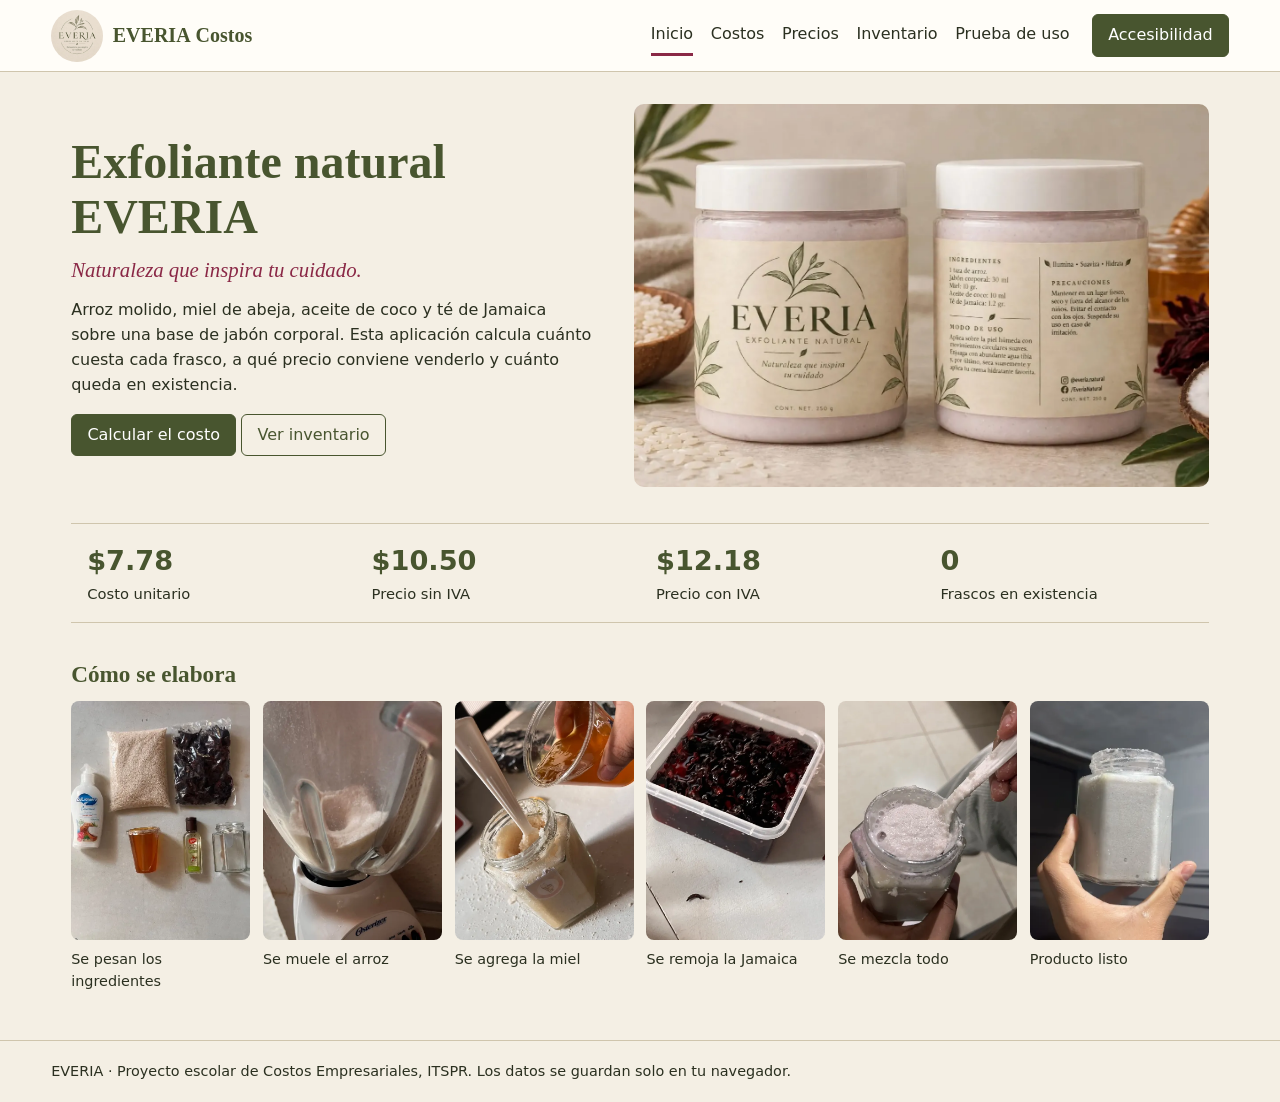
==== index.html @ f7407e35 "EVERIA Costos: costos, precios e inventario Co-Authored-By: Claude Opus 5.5 <noreply@anthropic.com>" ====
<!doctype html>
<html lang="es-MX"><head><meta charset="utf-8"><meta name="viewport" content="width=device-width,initial-scale=1">
<title>EVERIA Costos · Control de costos e inventario</title>
<meta name="description" content="Aplicación para calcular el costo unitario, los precios y el inventario del exfoliante natural EVERIA.">
<link rel="icon" href="img/logo.webp"><link rel="stylesheet" href="style.css"></head><body>
<a class="salto" href="#contenido">Saltar al contenido</a>
<header><a class="marca" href="#inicio"><img src="img/logo.webp" alt="" width="52" height="52"><span><b>EVERIA</b> Costos</span></a>
<nav aria-label="Principal"><a href="#inicio">Inicio</a><a href="#costos">Costos</a><a href="#precios">Precios</a><a href="#inventario">Inventario</a><a href="#prueba">Prueba de uso</a></nav>
<button id="abrirAcc" aria-expanded="false" aria-controls="panelAcc">Accesibilidad</button></header>
<aside id="panelAcc" hidden aria-label="Opciones de accesibilidad">
<h2>Accesibilidad</h2>
<div class="fila"><button data-acc="menos" aria-label="Reducir texto">A−</button><button data-acc="mas" aria-label="Aumentar texto">A+</button></div>
<button data-acc="contraste" aria-pressed="false">Alto contraste</button>
<button data-acc="lectura" aria-pressed="false">Letra más legible</button>
<button data-acc="enlaces" aria-pressed="false">Resaltar enlaces</button>
<button data-acc="grande" aria-pressed="false">Botones grandes</button>
<button data-acc="voz">Leer esta pantalla en voz alta</button>
<button data-acc="limpiar">Restablecer</button>
<p>Con teclado: <kbd>Tab</kbd> avanza, <kbd>Enter</kbd> activa y <kbd>Esc</kbd> cierra este panel.</p></aside>
<main id="contenido" tabindex="-1">
<section id="inicio" class="vista">
 <div class="heroe"><div><h1>Exfoliante natural EVERIA</h1><p class="lema">Naturaleza que inspira tu cuidado.</p>
 <p>Arroz molido, miel de abeja, aceite de coco y té de Jamaica sobre una base de jabón corporal. Esta aplicación calcula cuánto cuesta cada frasco, a qué precio conviene venderlo y cuánto queda en existencia.</p>
 <p><a class="boton" href="#costos">Calcular el costo</a> <a class="boton claro" href="#inventario">Ver inventario</a></p></div>
 <img src="img/prototipo.webp" alt="Dos envases del exfoliante EVERIA, uno de frente y otro por la parte posterior de la etiqueta" width="1298" height="865"></div>
 <div class="cifras" id="resumen" aria-live="polite"></div>
 <h2>Cómo se elabora</h2><div class="pasos">
 <figure><img src="img/p1-ingredientes.webp" alt="Ingredientes sobre una mesa"><figcaption>Se pesan los ingredientes</figcaption></figure>
 <figure><img src="img/p2-molienda.webp" alt="Arroz pulverizado en una licuadora"><figcaption>Se muele el arroz</figcaption></figure>
 <figure><img src="img/p3-miel.webp" alt="Miel vertida sobre la mezcla"><figcaption>Se agrega la miel</figcaption></figure>
 <figure><img src="img/p4-jamaica.webp" alt="Flor de Jamaica en remojo"><figcaption>Se remoja la Jamaica</figcaption></figure>
 <figure><img src="img/p6-mezcla.webp" alt="Mezcla final de color rosado"><figcaption>Se mezcla todo</figcaption></figure>
 <figure><img src="img/p7-listo.webp" alt="Frasco de exfoliante terminado"><figcaption>Producto listo</figcaption></figure></div>
</section>
<section id="costos" class="vista"><h1>Costo de producción</h1><p>Escribe cantidades, precios y características del lote. El resultado cambia al momento.</p>
 <div class="dos"><div>
 <fieldset><legend>Producto</legend><div class="campos" id="fProd"></div></fieldset>
 <fieldset><legend>1. Materia prima directa</legend><div class="desliza"><table id="tMP"></table></div><button data-add="mp">Agregar materia prima</button></fieldset>
 <fieldset><legend>2. Mano de obra directa</legend><div class="desliza"><table id="tMO"></table></div><button data-add="mo">Agregar mano de obra</button></fieldset>
 <fieldset><legend>3. Gastos indirectos de fabricación</legend><div class="desliza"><table id="tGIF"></table></div><button data-add="gif">Agregar gasto indirecto</button></fieldset>
 </div><aside class="res" id="resCosto" aria-live="polite" aria-label="Resultado"></aside></div>
 <p class="acciones"><button id="csv">Descargar hoja de costos (CSV)</button> <button id="imprimir">Imprimir</button> <button id="reset" class="claro">Volver a los datos de ejemplo</button></p>
</section>
<section id="precios" class="vista"><h1>Precio de venta</h1><p>El precio parte del costo unitario, más los gastos de operación por pieza y la rentabilidad que elijas.</p>
 <div class="dos"><fieldset><legend>Condiciones</legend><div class="campos" id="fPre"></div></fieldset><aside class="res" id="resPre" aria-live="polite" aria-label="Precios"></aside></div>
 <h2>Comparación con el precio propuesto</h2><div id="compara"></div></section>
<section id="inventario" class="vista"><h1>Control de inventarios</h1><p>Las compras suman materia prima, la producción la consume y crea frascos, y la venta los descuenta. Se usa costo promedio.</p>
 <div class="tres">
 <form id="fCompra"><fieldset><legend>Registrar compra</legend><label>Materia prima<select name="i"></select></label><label>Cantidad<input name="c" type="number" min="0.01" step="any" required></label><label>Costo total de la compra ($)<input name="t" type="number" min="0" step="any" required></label><button>Guardar compra</button></fieldset></form>
 <form id="fProdu"><fieldset><legend>Registrar producción</legend><label>Número de lotes<input name="n" type="number" min="1" step="1" value="1" required></label><p class="nota" id="notaProd"></p><button>Producir</button></fieldset></form>
 <form id="fVenta"><fieldset><legend>Registrar venta</legend><label>Frascos vendidos<input name="n" type="number" min="1" step="1" value="1" required></label><p class="nota" id="notaVenta"></p><button>Vender</button></fieldset></form></div>
 <p id="aviso" role="status"></p><h2>Existencias</h2><div class="desliza"><table id="tInv"></table></div>
 <h2>Movimientos del producto terminado</h2><div class="desliza"><table id="tKar"></table></div>
 <p class="acciones"><button id="csvInv">Descargar movimientos (CSV)</button> <button id="limpInv" class="claro">Vaciar inventario</button></p></section>
<section id="prueba" class="vista"><h1>Prueba de uso</h1><p>Sigue las tareas, responde y genera tu comprobante. Los datos se quedan en este dispositivo: no se envían a ningún servidor.</p>
 <form id="fPru"><fieldset><legend>Quién prueba la aplicación</legend><div class="campos"><label>Nombre<input name="nombre" required autocomplete="off"></label><label>Carrera<input name="carrera" value="Ing. Industrial" required></label><label>Semestre y grupo<input name="grupo" autocomplete="off"></label></div></fieldset>
 <fieldset><legend>Tareas</legend><label class="chk"><input type="checkbox" name="t1" required> Cambié un precio o una cantidad en Costos y vi el nuevo costo unitario.</label><label class="chk"><input type="checkbox" name="t2" required> Cambié la rentabilidad en Precios y revisé el precio sin IVA y con IVA.</label><label class="chk"><input type="checkbox" name="t3" required> Registré una compra, una producción y una venta en Inventario.</label></fieldset>
 <fieldset><legend>Opinión</legend><div class="campos"><label>Facilidad de uso (1 a 5)<input name="fac" type="number" min="1" max="5" required></label><label>Claridad de los resultados (1 a 5)<input name="cla" type="number" min="1" max="5" required></label></div><label>Comentario<textarea name="com" rows="3"></textarea></label></fieldset>
 <button>Generar comprobante</button></form><div id="comp"></div></section>
</main><footer>EVERIA · Proyecto escolar de Costos Empresariales, ITSPR. Los datos se guardan solo en tu navegador.</footer>
<script src="calc.js"></script><script src="app.js"></script></body></html>
---- style.css ----
:root{--fondo:#f4efe4;--papel:#fffdf8;--tinta:#2b3020;--verde:#48552f;--suave:#e4dcc8;--jam:#8a2846;--linea:#cfc5ad}
*{box-sizing:border-box}[hidden]{display:none!important}body{margin:0;background:var(--fondo);color:var(--tinta);font:1rem/1.55 "Segoe UI",system-ui,sans-serif}
h1,h2,legend,.marca{font-family:"Palatino Linotype",Palatino,Georgia,serif;font-weight:600;line-height:1.15;color:var(--verde)}h1{font-size:2.3rem;margin:.3em 0}h2{font-size:1.45rem;margin:1.6em 0 .6em}h3{font-size:1rem;margin:1.1em 0 .2em}
.salto{position:absolute;left:-999px}.salto:focus{left:8px;top:8px;background:#fff;color:#111;padding:.5em;z-index:9}
header{display:flex;flex-wrap:wrap;gap:.6rem 1.4rem;align-items:center;padding:.6rem 4vw;background:var(--papel);border-bottom:1px solid var(--linea)}
.marca{display:flex;gap:.6rem;align-items:center;text-decoration:none;font-size:1.25rem}.marca img{border-radius:50%}nav{display:flex;flex-wrap:wrap;gap:.2rem 1.1rem;margin-left:auto}nav a{color:var(--tinta);text-decoration:none;padding:.4rem 0;border-bottom:3px solid transparent}nav a[aria-current]{border-color:var(--jam)}
main{max-width:1240px;margin:auto;padding:1rem 4vw 3rem;outline:0}footer{padding:1.2rem 4vw;border-top:1px solid var(--linea);font-size:.9rem}
button,.boton{font:inherit;background:var(--verde);color:#fff;border:1px solid var(--verde);border-radius:6px;padding:.5rem .95rem;cursor:pointer;text-decoration:none;display:inline-block}.claro,button.claro{background:transparent;color:var(--verde)}button:hover,.boton:hover{filter:brightness(1.12)}:focus-visible{outline:3px solid var(--jam);outline-offset:2px}
#panelAcc{position:absolute;right:4vw;z-index:5;width:270px;background:var(--papel);border:1px solid var(--linea);border-radius:8px;padding:1rem;display:grid;gap:.5rem;box-shadow:0 8px 24px #0003}#panelAcc h2{margin:0}#panelAcc p{font-size:.85rem;margin:0}.fila{display:flex;gap:.5rem}.fila button{flex:1}button[aria-pressed=true]{background:var(--jam);border-color:var(--jam)}
.heroe{display:grid;grid-template-columns:1fr 1.1fr;gap:2.5rem;align-items:center;padding:1rem 0}.heroe img{width:100%;height:auto;border-radius:10px}.heroe h1{font-size:3rem}.lema{font:italic 1.3rem Georgia,serif;color:var(--jam);margin:0}
.cifras{display:grid;grid-template-columns:repeat(4,1fr);border-block:1px solid var(--linea);margin:1.2rem 0}.cifras div{padding:1rem}.cifras b{display:block;font-size:1.7rem;color:var(--verde)}.cifras span{font-size:.92rem}
.pasos{display:grid;grid-template-columns:repeat(6,1fr);gap:.8rem}.pasos figure{margin:0}.pasos img{width:100%;aspect-ratio:3/4;object-fit:cover;border-radius:8px}.pasos figcaption{font-size:.9rem}
.dos{display:grid;grid-template-columns:minmax(0,1fr) 300px;gap:1.4rem;align-items:start}.tres{display:grid;grid-template-columns:repeat(3,1fr);gap:1rem}.tres fieldset{height:100%}
fieldset{border:1px solid var(--linea);background:var(--papel);border-radius:8px;padding:.9rem 1rem;margin:0 0 1rem;min-width:0}legend{font-size:1.1rem;padding:0 .4rem}
label{display:block;font-size:.92rem;margin-bottom:.6rem}input,select,textarea{font:inherit;width:100%;padding:.4rem .5rem;border:1px solid #8b8468;border-radius:5px;background:#fff;color:#222}.chk input{width:auto;margin-right:.5rem}.campos{display:grid;grid-template-columns:repeat(auto-fit,minmax(180px,1fr));gap:.2rem 1rem}
table{border-collapse:collapse;width:100%;background:var(--papel);margin-bottom:.7rem}th{text-align:left;font-size:.82rem;font-weight:600;background:var(--suave);vertical-align:bottom}th,td{padding:.35rem .45rem;border-bottom:1px solid var(--linea)}td input{min-width:64px}td:first-child input{min-width:170px}.n{text-align:right;white-space:nowrap;font-variant-numeric:tabular-nums}.tot td{font-weight:600;background:var(--suave)}.desliza{overflow-x:auto}.x{padding:.1rem .5rem;background:transparent;color:var(--jam);border-color:var(--linea)}
.res{background:var(--papel);border:1px solid var(--linea);border-radius:8px;padding:1rem 1.1rem;position:sticky;top:1rem}.res h2{margin:0 0 .5rem}.lin{display:flex;justify-content:space-between;gap:1rem;padding:.25rem 0;border-bottom:1px solid var(--suave)}.lin.gran b{font-size:1.5rem;color:var(--jam)}.lin.gran{align-items:baseline}.lin i{display:inline-block;width:10px;height:10px;margin-right:.45rem}.barra{display:flex;height:14px;margin:.7rem 0;gap:2px}.barra i:nth-child(1),.m1{background:var(--verde)}.barra i:nth-child(2),.m2{background:#b98a2f}.barra i:nth-child(3),.m3{background:var(--jam)}
.mal{color:#a3162f}.ok{color:#2c6321}#aviso{min-height:1.5em;font-weight:600}.nota{font-size:.9rem}.comp{display:flex;gap:1.2rem;background:var(--papel);border:2px solid var(--verde);border-radius:8px;padding:1.2rem;margin:1.4rem 0}.comp h2{margin:0}.comp img{align-self:start;border-radius:50%}
body.contraste{--fondo:#000;--papel:#000;--tinta:#fff;--verde:#ffe14d;--suave:#222;--jam:#6ff;--linea:#fff}body.contraste button,body.contraste .boton{color:#000}body.contraste .claro,body.contraste button.x,body.contraste button.claro{color:#ffe14d}body.contraste .mal{color:#ff9aa8}body.contraste .ok{color:#8f8}
body.lectura,body.lectura h1,body.lectura h2,body.lectura legend{font-family:Verdana,Tahoma,sans-serif;letter-spacing:.04em;word-spacing:.12em;line-height:1.8}body.enlaces a{text-decoration:underline!important;text-decoration-thickness:2px!important;background:#ffec8a;color:#111!important}body.grande button,body.grande .boton,body.grande input,body.grande select{padding:.85rem 1.2rem}
@media(max-width:900px){.heroe,.dos,.tres{grid-template-columns:minmax(0,1fr)}.res{position:static}.cifras{grid-template-columns:1fr 1fr}.pasos{grid-template-columns:repeat(2,1fr)}.heroe h1{font-size:2.2rem}nav{margin:0}#panelAcc{left:4vw;right:4vw;width:auto}}
@media print{header,footer,#panelAcc,button,.boton,nav{display:none!important}body{background:#fff}}
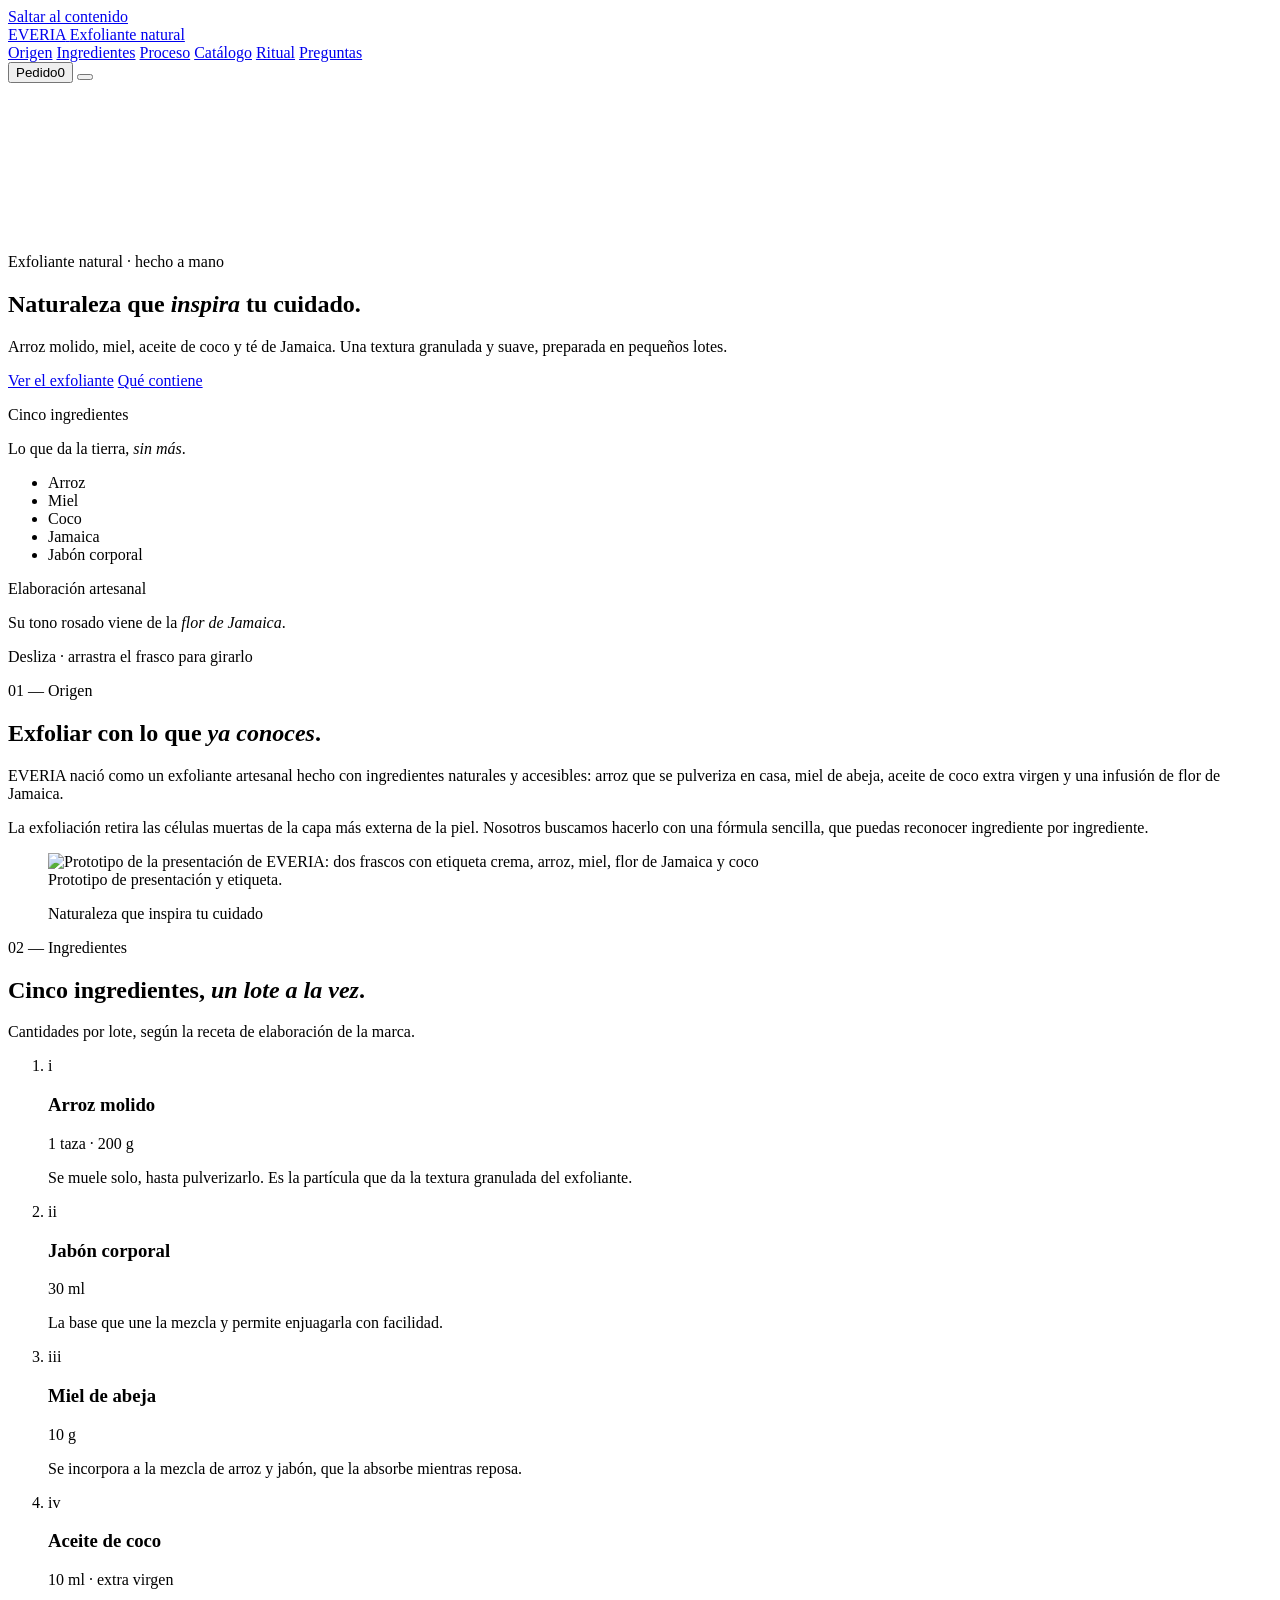
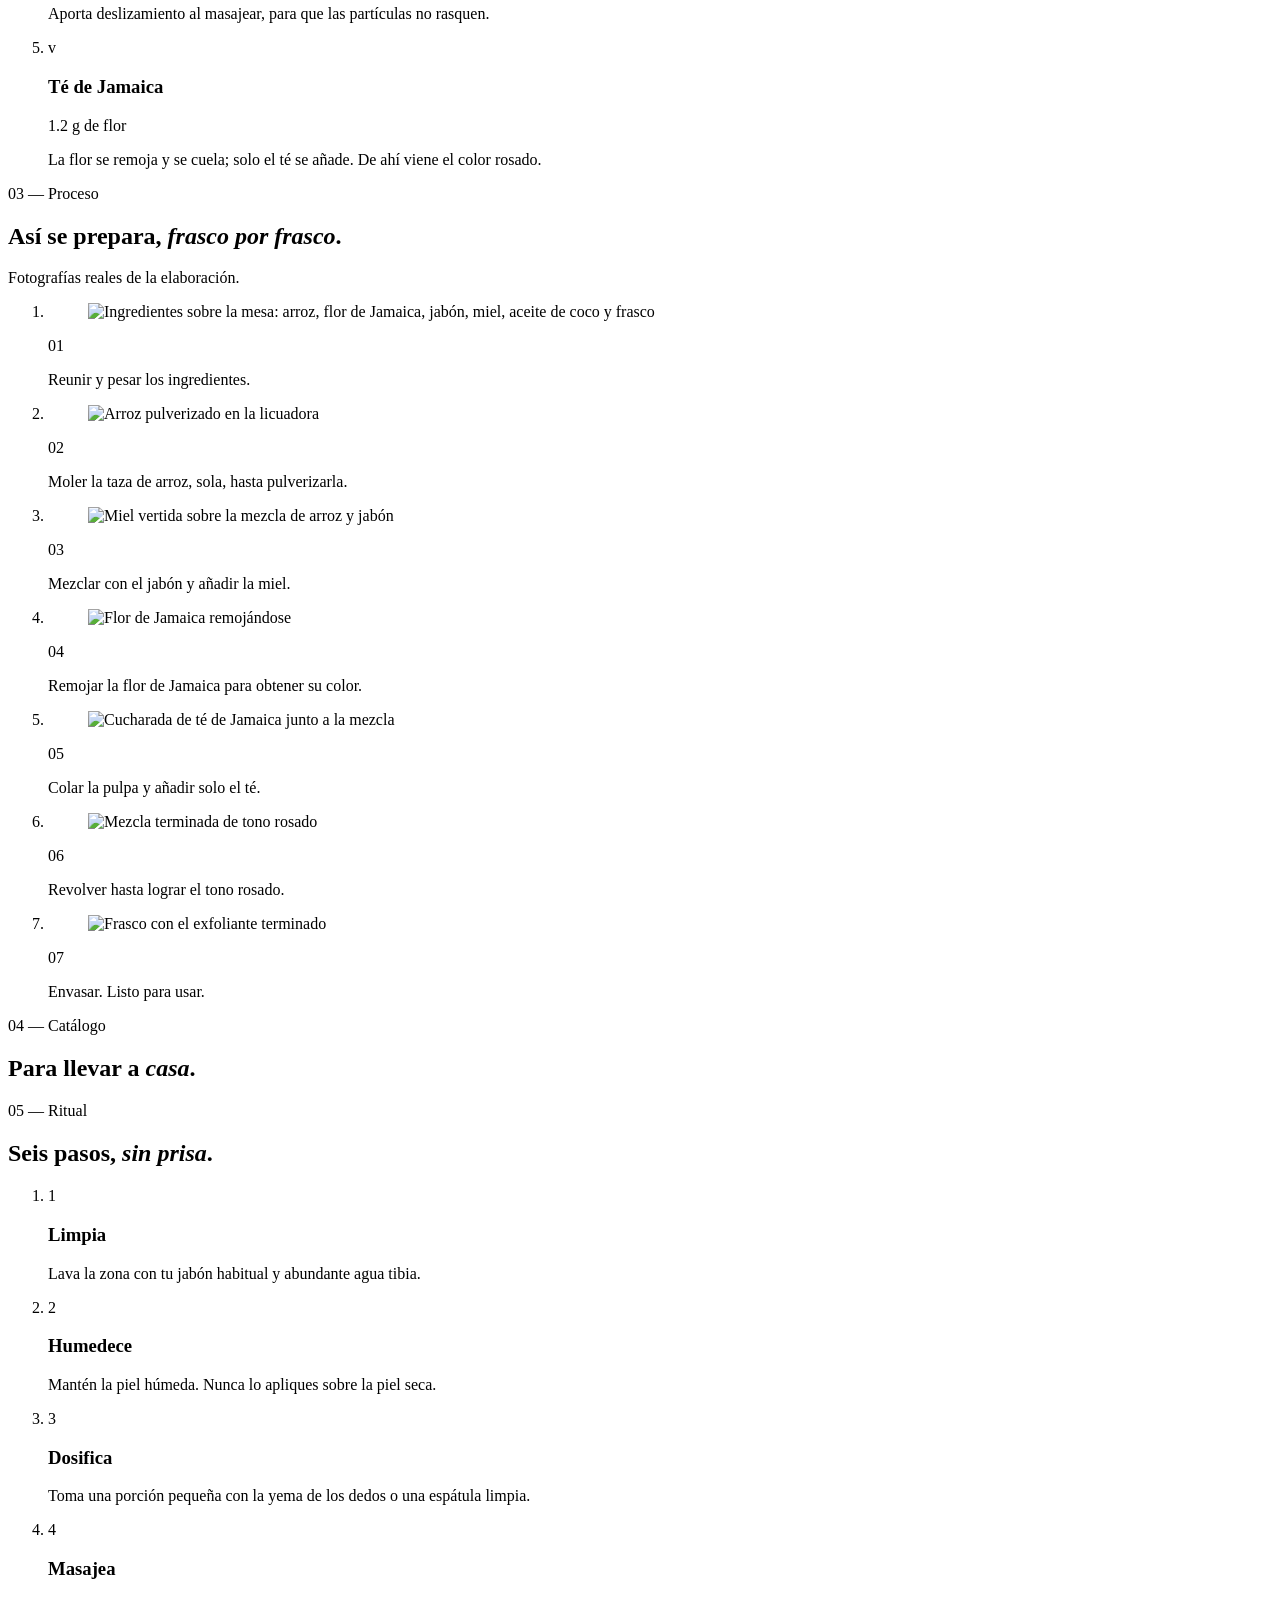
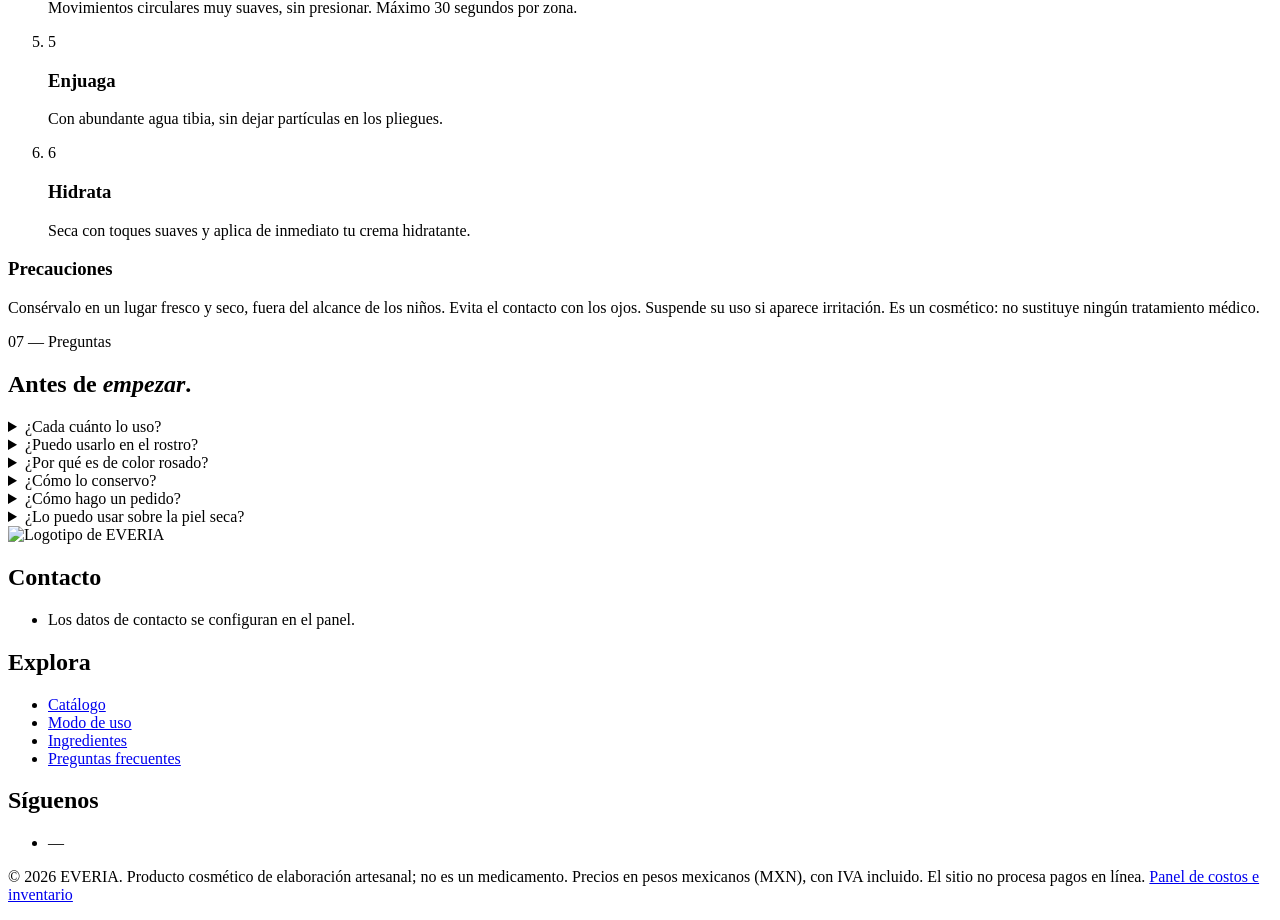
==== commit 4afa2dd2: "Publicar el sistema EVERIA (sitio y panel) Co-Authored-By: Claude Opus 5.5 <noreply@anthropic.com>" ====
--- a/index.html
+++ b/index.html
@@ -1,61 +1,252 @@
-<!doctype html>
-<html lang="es-MX"><head><meta charset="utf-8"><meta name="viewport" content="width=device-width,initial-scale=1">
-<title>EVERIA Costos · Control de costos e inventario</title>
-<meta name="description" content="Aplicación para calcular el costo unitario, los precios y el inventario del exfoliante natural EVERIA.">
-<link rel="icon" href="img/logo.webp"><link rel="stylesheet" href="style.css"></head><body>
-<a class="salto" href="#contenido">Saltar al contenido</a>
-<header><a class="marca" href="#inicio"><img src="img/logo.webp" alt="" width="52" height="52"><span><b>EVERIA</b> Costos</span></a>
-<nav aria-label="Principal"><a href="#inicio">Inicio</a><a href="#costos">Costos</a><a href="#precios">Precios</a><a href="#inventario">Inventario</a><a href="#prueba">Prueba de uso</a></nav>
-<button id="abrirAcc" aria-expanded="false" aria-controls="panelAcc">Accesibilidad</button></header>
-<aside id="panelAcc" hidden aria-label="Opciones de accesibilidad">
-<h2>Accesibilidad</h2>
-<div class="fila"><button data-acc="menos" aria-label="Reducir texto">A−</button><button data-acc="mas" aria-label="Aumentar texto">A+</button></div>
-<button data-acc="contraste" aria-pressed="false">Alto contraste</button>
-<button data-acc="lectura" aria-pressed="false">Letra más legible</button>
-<button data-acc="enlaces" aria-pressed="false">Resaltar enlaces</button>
-<button data-acc="grande" aria-pressed="false">Botones grandes</button>
-<button data-acc="voz">Leer esta pantalla en voz alta</button>
-<button data-acc="limpiar">Restablecer</button>
-<p>Con teclado: <kbd>Tab</kbd> avanza, <kbd>Enter</kbd> activa y <kbd>Esc</kbd> cierra este panel.</p></aside>
-<main id="contenido" tabindex="-1">
-<section id="inicio" class="vista">
- <div class="heroe"><div><h1>Exfoliante natural EVERIA</h1><p class="lema">Naturaleza que inspira tu cuidado.</p>
- <p>Arroz molido, miel de abeja, aceite de coco y té de Jamaica sobre una base de jabón corporal. Esta aplicación calcula cuánto cuesta cada frasco, a qué precio conviene venderlo y cuánto queda en existencia.</p>
- <p><a class="boton" href="#costos">Calcular el costo</a> <a class="boton claro" href="#inventario">Ver inventario</a></p></div>
- <img src="img/prototipo.webp" alt="Dos envases del exfoliante EVERIA, uno de frente y otro por la parte posterior de la etiqueta" width="1298" height="865"></div>
- <div class="cifras" id="resumen" aria-live="polite"></div>
- <h2>Cómo se elabora</h2><div class="pasos">
- <figure><img src="img/p1-ingredientes.webp" alt="Ingredientes sobre una mesa"><figcaption>Se pesan los ingredientes</figcaption></figure>
- <figure><img src="img/p2-molienda.webp" alt="Arroz pulverizado en una licuadora"><figcaption>Se muele el arroz</figcaption></figure>
- <figure><img src="img/p3-miel.webp" alt="Miel vertida sobre la mezcla"><figcaption>Se agrega la miel</figcaption></figure>
- <figure><img src="img/p4-jamaica.webp" alt="Flor de Jamaica en remojo"><figcaption>Se remoja la Jamaica</figcaption></figure>
- <figure><img src="img/p6-mezcla.webp" alt="Mezcla final de color rosado"><figcaption>Se mezcla todo</figcaption></figure>
- <figure><img src="img/p7-listo.webp" alt="Frasco de exfoliante terminado"><figcaption>Producto listo</figcaption></figure></div>
-</section>
-<section id="costos" class="vista"><h1>Costo de producción</h1><p>Escribe cantidades, precios y características del lote. El resultado cambia al momento.</p>
- <div class="dos"><div>
- <fieldset><legend>Producto</legend><div class="campos" id="fProd"></div></fieldset>
- <fieldset><legend>1. Materia prima directa</legend><div class="desliza"><table id="tMP"></table></div><button data-add="mp">Agregar materia prima</button></fieldset>
- <fieldset><legend>2. Mano de obra directa</legend><div class="desliza"><table id="tMO"></table></div><button data-add="mo">Agregar mano de obra</button></fieldset>
- <fieldset><legend>3. Gastos indirectos de fabricación</legend><div class="desliza"><table id="tGIF"></table></div><button data-add="gif">Agregar gasto indirecto</button></fieldset>
- </div><aside class="res" id="resCosto" aria-live="polite" aria-label="Resultado"></aside></div>
- <p class="acciones"><button id="csv">Descargar hoja de costos (CSV)</button> <button id="imprimir">Imprimir</button> <button id="reset" class="claro">Volver a los datos de ejemplo</button></p>
-</section>
-<section id="precios" class="vista"><h1>Precio de venta</h1><p>El precio parte del costo unitario, más los gastos de operación por pieza y la rentabilidad que elijas.</p>
- <div class="dos"><fieldset><legend>Condiciones</legend><div class="campos" id="fPre"></div></fieldset><aside class="res" id="resPre" aria-live="polite" aria-label="Precios"></aside></div>
- <h2>Comparación con el precio propuesto</h2><div id="compara"></div></section>
-<section id="inventario" class="vista"><h1>Control de inventarios</h1><p>Las compras suman materia prima, la producción la consume y crea frascos, y la venta los descuenta. Se usa costo promedio.</p>
- <div class="tres">
- <form id="fCompra"><fieldset><legend>Registrar compra</legend><label>Materia prima<select name="i"></select></label><label>Cantidad<input name="c" type="number" min="0.01" step="any" required></label><label>Costo total de la compra ($)<input name="t" type="number" min="0" step="any" required></label><button>Guardar compra</button></fieldset></form>
- <form id="fProdu"><fieldset><legend>Registrar producción</legend><label>Número de lotes<input name="n" type="number" min="1" step="1" value="1" required></label><p class="nota" id="notaProd"></p><button>Producir</button></fieldset></form>
- <form id="fVenta"><fieldset><legend>Registrar venta</legend><label>Frascos vendidos<input name="n" type="number" min="1" step="1" value="1" required></label><p class="nota" id="notaVenta"></p><button>Vender</button></fieldset></form></div>
- <p id="aviso" role="status"></p><h2>Existencias</h2><div class="desliza"><table id="tInv"></table></div>
- <h2>Movimientos del producto terminado</h2><div class="desliza"><table id="tKar"></table></div>
- <p class="acciones"><button id="csvInv">Descargar movimientos (CSV)</button> <button id="limpInv" class="claro">Vaciar inventario</button></p></section>
-<section id="prueba" class="vista"><h1>Prueba de uso</h1><p>Sigue las tareas, responde y genera tu comprobante. Los datos se quedan en este dispositivo: no se envían a ningún servidor.</p>
- <form id="fPru"><fieldset><legend>Quién prueba la aplicación</legend><div class="campos"><label>Nombre<input name="nombre" required autocomplete="off"></label><label>Carrera<input name="carrera" value="Ing. Industrial" required></label><label>Semestre y grupo<input name="grupo" autocomplete="off"></label></div></fieldset>
- <fieldset><legend>Tareas</legend><label class="chk"><input type="checkbox" name="t1" required> Cambié un precio o una cantidad en Costos y vi el nuevo costo unitario.</label><label class="chk"><input type="checkbox" name="t2" required> Cambié la rentabilidad en Precios y revisé el precio sin IVA y con IVA.</label><label class="chk"><input type="checkbox" name="t3" required> Registré una compra, una producción y una venta en Inventario.</label></fieldset>
- <fieldset><legend>Opinión</legend><div class="campos"><label>Facilidad de uso (1 a 5)<input name="fac" type="number" min="1" max="5" required></label><label>Claridad de los resultados (1 a 5)<input name="cla" type="number" min="1" max="5" required></label></div><label>Comentario<textarea name="com" rows="3"></textarea></label></fieldset>
- <button>Generar comprobante</button></form><div id="comp"></div></section>
-</main><footer>EVERIA · Proyecto escolar de Costos Empresariales, ITSPR. Los datos se guardan solo en tu navegador.</footer>
-<script src="calc.js"></script><script src="app.js"></script></body></html>
+<!DOCTYPE html>
+<html lang="es-MX">
+<head>
+<meta charset="utf-8">
+<meta name="viewport" content="width=device-width, initial-scale=1, viewport-fit=cover">
+<title>EVERIA · Exfoliante natural</title>
+<meta name="description" content="EVERIA, exfoliante natural elaborado a mano con arroz molido, miel, aceite de coco y té de Jamaica. Naturaleza que inspira tu cuidado.">
+<meta name="theme-color" content="#ece3d3">
+<link rel="icon" href="/everia-costos/sitio/marca/logo.webp">
+<link rel="stylesheet" href="/everia-costos/sitio/estilo.css">
+<script defer src="/everia-costos/sitio/acc.js"></script>
+  <script type="module" src="/everia-costos/boot.js?m=/everia-costos/sitio/index-DSkNP6WZ.js"></script>
+</head>
+<body id="sitio" class="cargando">
+<a class="saltar" href="#contenido">Saltar al contenido</a>
+
+<header class="barra" id="barra">
+  <a class="marca" href="#inicio" aria-label="Inicio">
+    <span class="marca-nombre" data-marca="nombre">EVERIA</span>
+    <span class="marca-sub">Exfoliante natural</span>
+  </a>
+  <nav class="nav" id="nav" aria-label="Secciones">
+    <a href="#origen">Origen</a>
+    <a href="#ingredientes">Ingredientes</a>
+    <a href="#proceso">Proceso</a>
+    <a href="#catalogo">Catálogo</a>
+    <a href="#ritual">Ritual</a>
+    <a href="#menus" data-solo-menus hidden>Menús</a>
+    <a href="#preguntas">Preguntas</a>
+  </nav>
+  <div class="barra-acciones">
+    <button class="btn-pedido" id="abrir-pedido" type="button" aria-haspopup="dialog">
+      <span>Pedido</span><span class="contador" id="contador" aria-live="polite">0</span>
+    </button>
+    <button class="btn-menu" id="btn-menu" type="button" aria-expanded="false" aria-controls="nav" aria-label="Abrir menú">
+      <span></span><span></span>
+    </button>
+  </div>
+</header>
+
+<main id="contenido">
+  <!-- HÉROE: escena 3D fijada mientras se desplaza -->
+  <section class="heroe" id="inicio" aria-labelledby="titulo-heroe">
+    <div class="heroe-fijo">
+      <div class="heroe-fondo" aria-hidden="true"></div>
+      <canvas class="escena" id="escena" aria-hidden="true"></canvas>
+      <figure class="heroe-respaldo" id="heroe-respaldo" hidden>
+        <img src="/everia-costos/sitio/marca/prototipo-frasco.webp" alt="Frasco del exfoliante EVERIA con su etiqueta" width="540" height="710">
+      </figure>
+      <div class="heroe-textos">
+        <div class="fase fase-1 activa">
+          <p class="sobre">Exfoliante natural · hecho a mano</p>
+          <h1 id="titulo-heroe">Naturaleza que <em>inspira</em> tu cuidado.</h1>
+          <p class="entradilla">Arroz molido, miel, aceite de coco y té de Jamaica. Una textura granulada y suave, preparada en pequeños lotes.</p>
+          <div class="acciones">
+            <a class="btn btn-solido" href="#catalogo">Ver el exfoliante</a>
+            <a class="btn btn-linea" href="#ingredientes">Qué contiene</a>
+          </div>
+        </div>
+        <div class="fase fase-2" aria-hidden="true">
+          <p class="sobre">Cinco ingredientes</p>
+          <p class="frase">Lo que da la tierra, <em>sin más</em>.</p>
+          <ul class="chips"><li>Arroz</li><li>Miel</li><li>Coco</li><li>Jamaica</li><li>Jabón corporal</li></ul>
+        </div>
+        <div class="fase fase-3" aria-hidden="true">
+          <p class="sobre">Elaboración artesanal</p>
+          <p class="frase">Su tono rosado viene de la <em>flor de Jamaica</em>.</p>
+        </div>
+      </div>
+      <p class="pista" id="pista" aria-hidden="true"><span></span>Desliza · arrastra el frasco para girarlo</p>
+    </div>
+  </section>
+
+  <!-- ORIGEN -->
+  <section class="origen" id="origen" aria-labelledby="t-origen">
+    <div class="origen-texto">
+      <p class="sobre revelar">01 — Origen</p>
+      <h2 id="t-origen" class="revelar">Exfoliar con lo que <em>ya conoces</em>.</h2>
+      <p class="revelar">EVERIA nació como un exfoliante artesanal hecho con ingredientes naturales y accesibles: arroz que se pulveriza en casa, miel de abeja, aceite de coco extra virgen y una infusión de flor de Jamaica.</p>
+      <p class="revelar">La exfoliación retira las células muertas de la capa más externa de la piel. Nosotros buscamos hacerlo con una fórmula sencilla, que puedas reconocer ingrediente por ingrediente.</p>
+    </div>
+    <figure class="origen-foto revelar" data-paralaje="0.08">
+      <img src="/everia-costos/sitio/marca/prototipo.webp" alt="Prototipo de la presentación de EVERIA: dos frascos con etiqueta crema, arroz, miel, flor de Jamaica y coco" width="1298" height="865" loading="lazy" decoding="async">
+      <figcaption>Prototipo de presentación y etiqueta.</figcaption>
+    </figure>
+    <blockquote class="lema revelar"><span data-marca="lema">Naturaleza que inspira tu cuidado</span></blockquote>
+  </section>
+
+  <!-- INGREDIENTES -->
+  <section class="ingredientes" id="ingredientes" aria-labelledby="t-ingr">
+    <header class="cabecera">
+      <p class="sobre revelar">02 — Ingredientes</p>
+      <h2 id="t-ingr" class="revelar">Cinco ingredientes, <em>un lote a la vez</em>.</h2>
+      <p class="revelar nota">Cantidades por lote, según la receta de elaboración de la marca.</p>
+    </header>
+    <ol class="ingr-lista">
+      <li class="ingr revelar" style="--tono:#efe8da">
+        <span class="ingr-num">i</span><span class="ingr-ico ico-arroz" aria-hidden="true"></span>
+        <h3>Arroz molido</h3><p class="cant">1 taza · 200 g</p>
+        <p>Se muele solo, hasta pulverizarlo. Es la partícula que da la textura granulada del exfoliante.</p>
+      </li>
+      <li class="ingr revelar" style="--tono:#e9e4ec">
+        <span class="ingr-num">ii</span><span class="ingr-ico ico-jabon" aria-hidden="true"></span>
+        <h3>Jabón corporal</h3><p class="cant">30 ml</p>
+        <p>La base que une la mezcla y permite enjuagarla con facilidad.</p>
+      </li>
+      <li class="ingr revelar" style="--tono:#f2e5c8">
+        <span class="ingr-num">iii</span><span class="ingr-ico ico-miel" aria-hidden="true"></span>
+        <h3>Miel de abeja</h3><p class="cant">10 g</p>
+        <p>Se incorpora a la mezcla de arroz y jabón, que la absorbe mientras reposa.</p>
+      </li>
+      <li class="ingr revelar" style="--tono:#eef0e6">
+        <span class="ingr-num">iv</span><span class="ingr-ico ico-coco" aria-hidden="true"></span>
+        <h3>Aceite de coco</h3><p class="cant">10 ml · extra virgen</p>
+        <p>Aporta deslizamiento al masajear, para que las partículas no rasquen.</p>
+      </li>
+      <li class="ingr revelar" style="--tono:#f1dde3">
+        <span class="ingr-num">v</span><span class="ingr-ico ico-jamaica" aria-hidden="true"></span>
+        <h3>Té de Jamaica</h3><p class="cant">1.2 g de flor</p>
+        <p>La flor se remoja y se cuela; solo el té se añade. De ahí viene el color rosado.</p>
+      </li>
+    </ol>
+  </section>
+
+  <!-- PROCESO (desplazamiento horizontal) -->
+  <section class="proceso" id="proceso" aria-labelledby="t-proc">
+    <div class="proceso-fijo">
+      <header class="cabecera">
+        <p class="sobre">03 — Proceso</p>
+        <h2 id="t-proc">Así se prepara, <em>frasco por frasco</em>.</h2>
+        <p class="nota">Fotografías reales de la elaboración.</p>
+      </header>
+      <div class="pista-h" id="pista-h" tabindex="0" aria-label="Pasos de elaboración (desplazable)">
+        <ol class="pasos-h" id="pasos-h">
+          <li><figure><img src="/everia-costos/sitio/marca/p1-ingredientes.webp" alt="Ingredientes sobre la mesa: arroz, flor de Jamaica, jabón, miel, aceite de coco y frasco" loading="lazy" decoding="async" width="473" height="677"></figure><span>01</span><p>Reunir y pesar los ingredientes.</p></li>
+          <li><figure><img src="/everia-costos/sitio/marca/p2-molienda.webp" alt="Arroz pulverizado en la licuadora" loading="lazy" decoding="async" width="600" height="800"></figure><span>02</span><p>Moler la taza de arroz, sola, hasta pulverizarla.</p></li>
+          <li><figure><img src="/everia-costos/sitio/marca/p3-miel.webp" alt="Miel vertida sobre la mezcla de arroz y jabón" loading="lazy" decoding="async" width="650" height="867"></figure><span>03</span><p>Mezclar con el jabón y añadir la miel.</p></li>
+          <li><figure><img src="/everia-costos/sitio/marca/p4-jamaica.webp" alt="Flor de Jamaica remojándose" loading="lazy" decoding="async" width="650" height="867"></figure><span>04</span><p>Remojar la flor de Jamaica para obtener su color.</p></li>
+          <li><figure><img src="/everia-costos/sitio/marca/p5-infusion.webp" alt="Cucharada de té de Jamaica junto a la mezcla" loading="lazy" decoding="async" width="720" height="540"></figure><span>05</span><p>Colar la pulpa y añadir solo el té.</p></li>
+          <li><figure><img src="/everia-costos/sitio/marca/p6-mezcla.webp" alt="Mezcla terminada de tono rosado" loading="lazy" decoding="async" width="650" height="867"></figure><span>06</span><p>Revolver hasta lograr el tono rosado.</p></li>
+          <li><figure><img src="/everia-costos/sitio/marca/p7-listo.webp" alt="Frasco con el exfoliante terminado" loading="lazy" decoding="async" width="488" height="867"></figure><span>07</span><p>Envasar. Listo para usar.</p></li>
+        </ol>
+      </div>
+      <div class="progreso-h" aria-hidden="true"><span id="barra-h"></span></div>
+    </div>
+  </section>
+
+  <!-- CATÁLOGO (datos del sistema) -->
+  <section class="catalogo" id="catalogo" aria-labelledby="t-cat">
+    <header class="cabecera">
+      <p class="sobre revelar">04 — Catálogo</p>
+      <h2 id="t-cat" class="revelar">Para llevar a <em>casa</em>.</h2>
+    </header>
+    <div class="cat-controles" id="cat-controles" hidden>
+      <label class="buscar"><span class="vh">Buscar productos</span>
+        <input type="search" id="buscar" placeholder="Buscar por nombre o ingrediente" autocomplete="off" maxlength="60">
+      </label>
+      <div class="filtros" id="filtros" role="group" aria-label="Categorías"></div>
+    </div>
+    <div class="cat-estado" id="cat-estado" role="status" aria-live="polite">
+      <div class="esqueleto"></div><div class="esqueleto"></div><div class="esqueleto"></div>
+    </div>
+    <div class="cat-rejilla" id="cat-rejilla"></div>
+  </section>
+
+  <!-- RITUAL -->
+  <section class="ritual" id="ritual" aria-labelledby="t-rit">
+    <header class="cabecera">
+      <p class="sobre revelar">05 — Ritual</p>
+      <h2 id="t-rit" class="revelar">Seis pasos, <em>sin prisa</em>.</h2>
+    </header>
+    <ol class="ritual-pasos">
+      <li class="revelar"><span>1</span><h3>Limpia</h3><p>Lava la zona con tu jabón habitual y abundante agua tibia.</p></li>
+      <li class="revelar"><span>2</span><h3>Humedece</h3><p>Mantén la piel húmeda. Nunca lo apliques sobre la piel seca.</p></li>
+      <li class="revelar"><span>3</span><h3>Dosifica</h3><p>Toma una porción pequeña con la yema de los dedos o una espátula limpia.</p></li>
+      <li class="revelar"><span>4</span><h3>Masajea</h3><p>Movimientos circulares muy suaves, sin presionar. Máximo 30 segundos por zona.</p></li>
+      <li class="revelar"><span>5</span><h3>Enjuaga</h3><p>Con abundante agua tibia, sin dejar partículas en los pliegues.</p></li>
+      <li class="revelar"><span>6</span><h3>Hidrata</h3><p>Seca con toques suaves y aplica de inmediato tu crema hidratante.</p></li>
+    </ol>
+    <aside class="precauciones revelar" aria-labelledby="t-prec">
+      <h3 id="t-prec">Precauciones</h3>
+      <p>Consérvalo en un lugar fresco y seco, fuera del alcance de los niños. Evita el contacto con los ojos. Suspende su uso si aparece irritación. Es un cosmético: no sustituye ningún tratamiento médico.</p>
+    </aside>
+  </section>
+
+  <!-- MENÚS (publicados desde MenuCraft; la sección aparece sola cuando hay alguno) -->
+  <section class="menus" id="menus" aria-labelledby="t-menus" hidden>
+    <header class="cabecera">
+      <p class="sobre revelar">06 — Menús</p>
+      <h2 id="t-menus" class="revelar">Nuestros <em>menús</em> interactivos.</h2>
+      <p class="nota revelar">Toca cualquier producto marcado para ver su detalle.</p>
+    </header>
+    <div class="menus-rejilla" id="menus-rejilla"></div>
+  </section>
+
+  <!-- PREGUNTAS -->
+  <section class="preguntas" id="preguntas" aria-labelledby="t-faq">
+    <header class="cabecera">
+      <p class="sobre revelar">07 — Preguntas</p>
+      <h2 id="t-faq" class="revelar">Antes de <em>empezar</em>.</h2>
+    </header>
+    <div class="faq">
+      <details class="revelar"><summary>¿Cada cuánto lo uso?</summary><p>Como guía general, una o dos veces por semana. Si tu piel es sensible, espacia más las aplicaciones; si notas enrojecimiento o ardor, suspende su uso.</p></details>
+      <details class="revelar"><summary>¿Puedo usarlo en el rostro?</summary><p>Sí, con una porción muy pequeña y movimientos muy suaves. Evita el contorno de ojos, los labios y la piel irritada o con heridas.</p></details>
+      <details class="revelar"><summary>¿Por qué es de color rosado?</summary><p>Por el té de flor de Jamaica que se añade a la mezcla. No lleva colorantes añadidos.</p></details>
+      <details class="revelar"><summary>¿Cómo lo conservo?</summary><p>Bien cerrado, en un lugar fresco y seco, y fuera del alcance de los niños. Usa siempre los dedos secos o una espátula limpia para no introducir agua en el frasco.</p></details>
+      <details class="revelar"><summary>¿Cómo hago un pedido?</summary><p>Agrega productos a tu pedido y pulsa «Preparar pedido». Obtendrás un resumen con un folio para enviarlo o mostrarlo al vendedor. Este sitio no cobra en línea: el pago se acuerda directamente con la marca.</p></details>
+      <details class="revelar"><summary>¿Lo puedo usar sobre la piel seca?</summary><p>No. Aplícalo siempre sobre la piel húmeda: en seco, las partículas pueden irritar o causar pequeñas lesiones.</p></details>
+    </div>
+  </section>
+</main>
+
+<footer class="pie" id="pie">
+  <div class="pie-marca">
+    <img src="/everia-costos/sitio/marca/logo.webp" alt="Logotipo de EVERIA" width="180" height="180" loading="lazy" decoding="async" data-marca="logo">
+  </div>
+  <div class="pie-col">
+    <h2>Contacto</h2>
+    <ul id="contacto" class="lista-limpia"><li class="tenue">Los datos de contacto se configuran en el panel.</li></ul>
+  </div>
+  <div class="pie-col">
+    <h2>Explora</h2>
+    <ul class="lista-limpia">
+      <li><a href="#catalogo">Catálogo</a></li><li><a href="#ritual">Modo de uso</a></li><li><a href="#ingredientes">Ingredientes</a></li><li><a href="#preguntas">Preguntas frecuentes</a></li>
+    </ul>
+  </div>
+  <div class="pie-col">
+    <h2>Síguenos</h2>
+    <ul id="redes" class="lista-limpia"><li class="tenue">—</li></ul>
+  </div>
+  <p class="pie-legal">© <span id="anio">2026</span> <span data-marca="nombre">EVERIA</span>. Producto cosmético de elaboración artesanal; no es un medicamento. Precios en pesos mexicanos (MXN), con IVA incluido. El sitio no procesa pagos en línea. <a href="/everia-costos/admin/">Panel de costos e inventario</a></p>
+</footer>
+
+<!-- Detalle de producto -->
+<dialog class="hoja" id="detalle" aria-labelledby="detalle-titulo">
+  <div class="hoja-cuerpo" id="detalle-cuerpo"></div>
+</dialog>
+
+<!-- Pedido -->
+<dialog class="cajon" id="pedido" aria-labelledby="pedido-titulo">
+  <div class="cajon-cuerpo" id="pedido-cuerpo"></div>
+</dialog>
+
+<!-- Visor de menús -->
+<dialog class="visor" id="visor" aria-labelledby="visor-titulo">
+  <div class="visor-cuerpo" id="visor-cuerpo"></div>
+</dialog>
+
+<div class="aviso" id="aviso" role="status" aria-live="polite"></div>
+<noscript><p class="sin-js">Activa JavaScript para ver el catálogo y los menús. El resto del contenido está disponible.</p></noscript>
+</body>
+</html>
